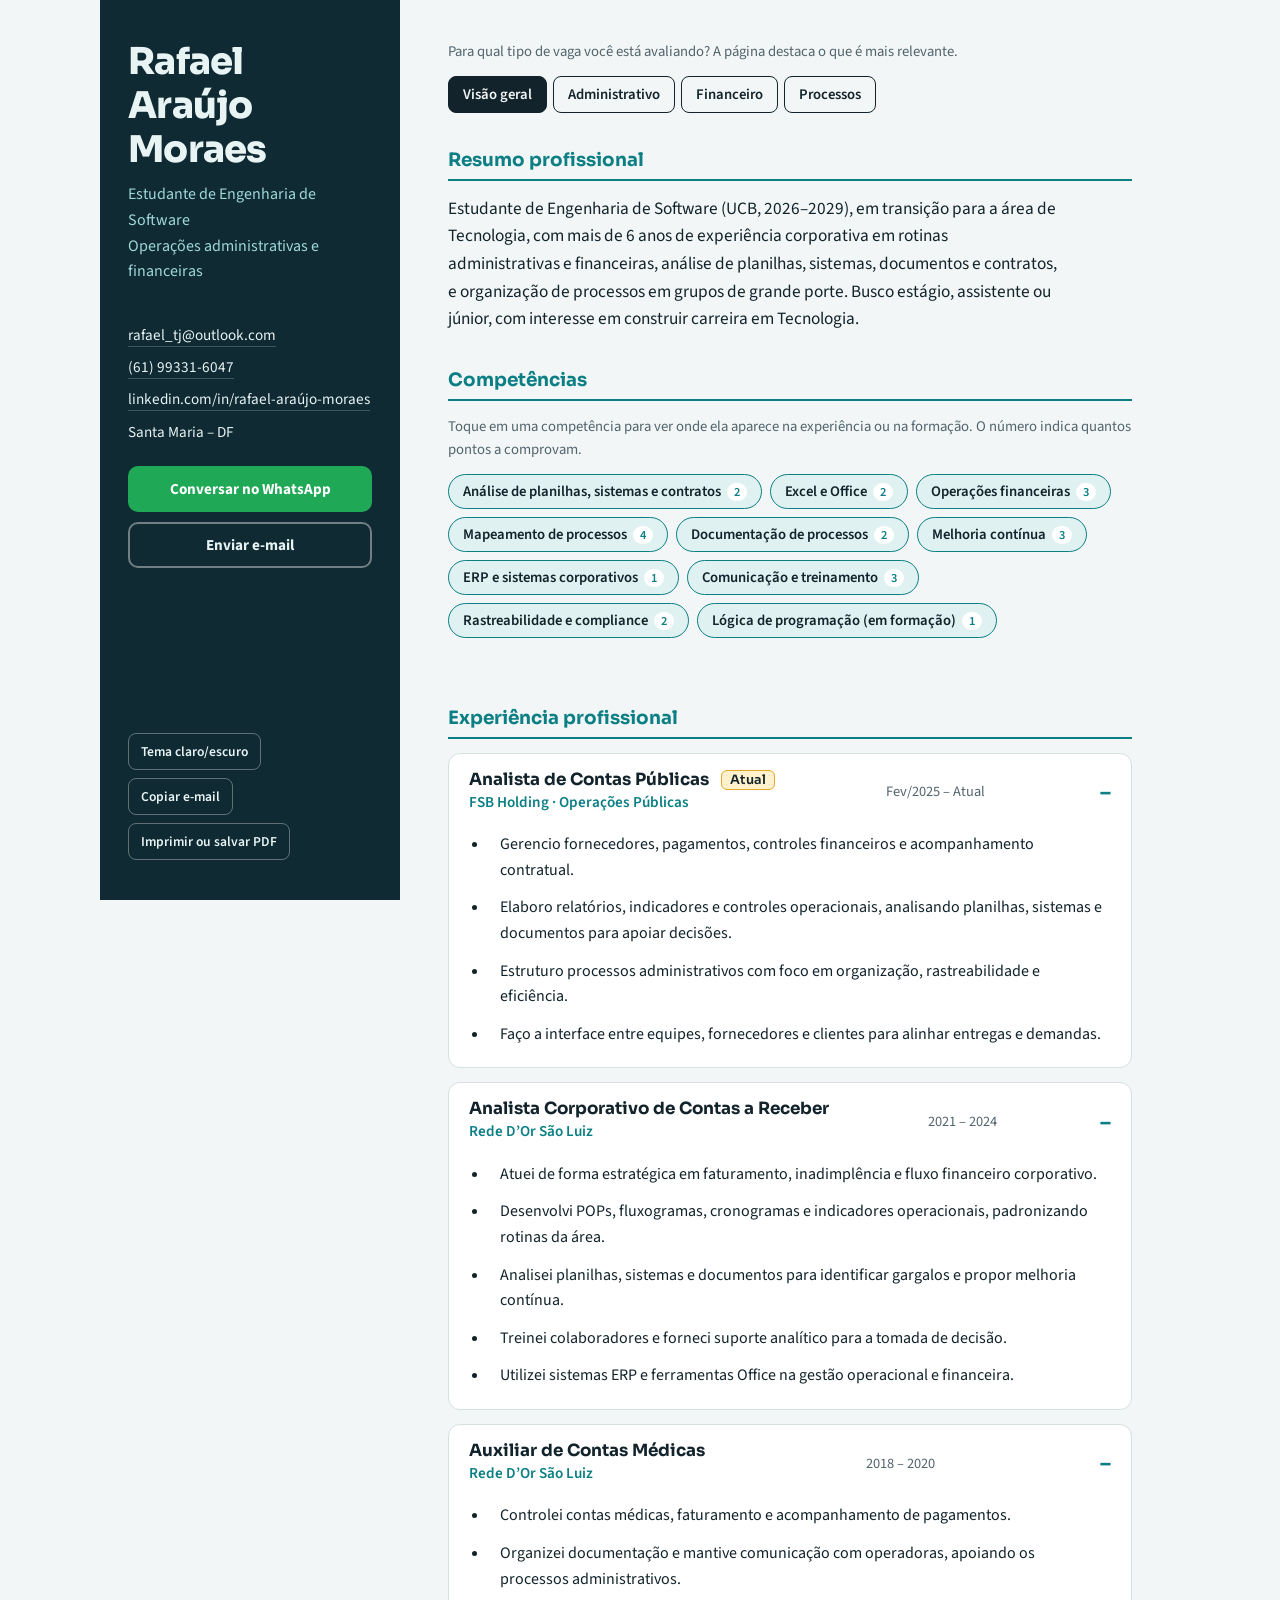
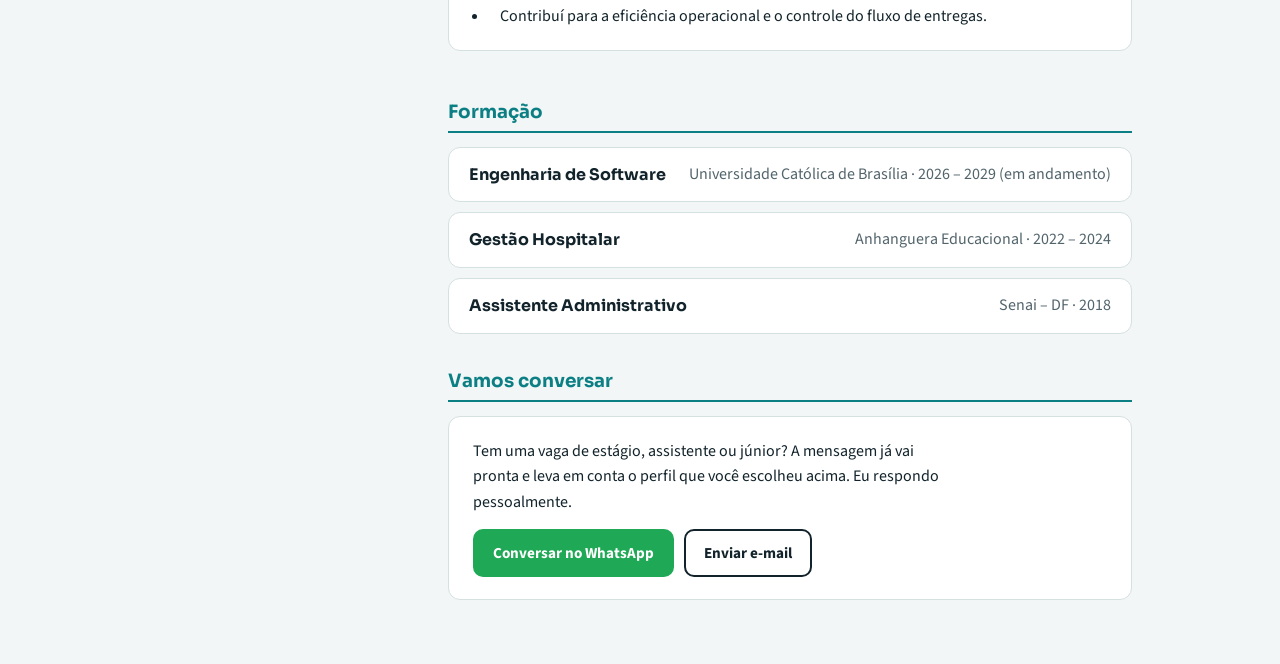
==== index.html @ ea2fa6f7 "Add files via upload" ====
<!DOCTYPE html>
<html lang="pt-BR">
<head>
<meta charset="utf-8">
<meta name="viewport" content="width=device-width, initial-scale=1, viewport-fit=cover">
<title>Rafael Araújo Moraes — Currículo</title>
<link href="https://fonts.googleapis.com/css2?family=Sora:wght@500;700;800&family=Source+Sans+3:wght@400;600&display=swap" rel="stylesheet">
<style>
:root{--bg:#f2f6f6;--panel:#fff;--ink:#12232b;--mute:#52646c;--line:#d5e0e1;--teal:#0b7f84;--teal-soft:#dff1f1;--hi:#fff1cc;--hi-line:#e3a82b;--side:#0f2a33;--side-ink:#e8f3f3;
box-sizing:border-box;padding-top:env(safe-area-inset-top,0px);padding-bottom:env(safe-area-inset-bottom,0px)}
@media (prefers-color-scheme:dark){:root:not([data-theme="light"]){--bg:#0b1519;--panel:#122127;--ink:#e6f0f1;--mute:#9db1b6;--line:#23373e;--teal:#3cc4c4;--teal-soft:#16363a;--hi:#3a3115;--hi-line:#e3a82b;--side:#0a1a20;--side-ink:#e8f3f3}}
:root[data-theme="dark"]{--bg:#0b1519;--panel:#122127;--ink:#e6f0f1;--mute:#9db1b6;--line:#23373e;--teal:#3cc4c4;--teal-soft:#16363a;--hi:#3a3115;--hi-line:#e3a82b;--side:#0a1a20;--side-ink:#e8f3f3}
*{box-sizing:border-box}
html{scroll-padding-top:env(safe-area-inset-top,0px)}
body{margin:0;background:var(--bg);color:var(--ink);font:400 16px/1.6 "Source Sans 3",system-ui,-apple-system,"Segoe UI",sans-serif}
h1,h2,h3{font-family:Sora,"Segoe UI",system-ui,sans-serif;margin:0;line-height:1.2}
a{color:inherit}
:focus-visible{outline:3px solid var(--hi-line);outline-offset:2px}
.wrap{max-width:1080px;margin:0 auto;display:grid;grid-template-columns:300px 1fr;gap:0;min-height:100vh}
aside{background:var(--side);color:var(--side-ink);padding:40px 28px;position:sticky;top:0;align-self:start;height:100vh;overflow-y:auto;display:flex;flex-direction:column;gap:22px}
aside h1{font-size:2.3rem;font-weight:800;letter-spacing:-.02em}
aside .role{font-size:1rem;color:#9fd8d8;margin-top:10px}
aside ul{list-style:none;margin:0;padding:0;display:grid;gap:8px;font-size:.95rem}
aside a{text-decoration:none;border-bottom:1px solid #ffffff33}
aside a:hover{border-color:#9fd8d8}
.tools{margin-top:auto;display:flex;gap:8px;flex-wrap:wrap}
.btn{font:600 .85rem "Source Sans 3",sans-serif;background:transparent;color:var(--side-ink);border:1px solid #ffffff55;border-radius:8px;padding:8px 12px;cursor:pointer}
.btn:hover{background:#ffffff18}
main{padding:40px clamp(20px,4vw,48px) 64px;display:grid;gap:36px;align-content:start}
section>h2{font-size:1.15rem;font-weight:700;color:var(--teal);margin-bottom:14px;padding-bottom:8px;border-bottom:2px solid var(--teal)}
.lead{font-size:1.08rem;max-width:68ch;margin:0}
.hint{color:var(--mute);font-size:.92rem;margin:0 0 12px}
.chips{display:flex;flex-wrap:wrap;gap:8px}
.chip{font:600 .92rem "Source Sans 3",sans-serif;border:1.5px solid var(--teal);background:var(--teal-soft);color:var(--ink);border-radius:999px;padding:6px 14px;cursor:pointer;transition:background .15s,color .15s}
.chip[aria-pressed="true"]{background:var(--teal);color:#fff}
.chip.plain{cursor:default;border-style:dashed;background:transparent;color:var(--mute)}
.clear{margin-left:4px;font:600 .88rem "Source Sans 3",sans-serif;background:none;border:0;color:var(--teal);text-decoration:underline;cursor:pointer;visibility:hidden}
.filtering .clear{visibility:visible}
#status{margin:12px 0 0;color:var(--mute);font-size:.92rem;min-height:1.4em}
details{background:var(--panel);border:1px solid var(--line);border-radius:12px;margin-bottom:14px}
summary{list-style:none;cursor:pointer;padding:16px 20px;display:flex;justify-content:space-between;gap:16px;align-items:center}
summary::-webkit-details-marker{display:none}
summary h3{font-size:1.05rem;font-weight:700}
summary .org{color:var(--teal);font-weight:600;font-size:.95rem}
summary .date{color:var(--mute);font-size:.9rem;white-space:nowrap}
summary::after{content:"+";font:700 1.3rem Sora,sans-serif;color:var(--teal);margin-left:4px}
details[open] summary::after{content:"–"}
details ul{margin:0;padding:0 20px 18px 40px;display:grid;gap:8px}
#exp li{padding:2px 8px;border-radius:6px;border-left:3px solid transparent;transition:opacity .2s,background .2s}
.filtering #exp li{opacity:.4}
.filtering #exp li.match{opacity:1;background:var(--hi);border-left-color:var(--hi-line)}
.edu{display:grid;gap:10px}
.edu div{transition:opacity .2s,background .2s}
.filtering .edu div{opacity:.4}
.filtering .edu div.match{opacity:1;background:var(--hi);border-color:var(--hi-line)}
.edu div{background:var(--panel);border:1px solid var(--line);border-radius:12px;padding:14px 20px;display:flex;justify-content:space-between;gap:12px;flex-wrap:wrap}
.edu b{font-family:Sora,sans-serif;font-weight:700;font-size:1rem}
.edu span{color:var(--mute)}
.now{font-size:.8rem;font-weight:600;background:var(--hi);border:1px solid var(--hi-line);border-radius:6px;padding:1px 8px;margin-left:8px;vertical-align:middle}
.seg{display:flex;flex-wrap:wrap;gap:6px}
.seg button{font:600 .92rem "Source Sans 3",sans-serif;border:1.5px solid var(--ink);background:transparent;color:var(--ink);border-radius:8px;padding:7px 14px;cursor:pointer}
.seg button[aria-pressed="true"]{background:var(--ink);color:var(--bg)}
.n{background:var(--panel);color:var(--teal);border-radius:999px;padding:0 7px;margin-left:6px;font-size:.78rem}
.cta{display:flex;gap:10px;flex-wrap:wrap}
.cta a{display:inline-flex;align-items:center;justify-content:center;gap:8px;font:700 .95rem "Source Sans 3",sans-serif;text-decoration:none;border-radius:10px;padding:11px 18px;border:2px solid transparent}
.cta .wa{background:#1fa855;color:#fff}
.cta .ml{background:transparent;color:inherit;border-color:currentColor}
.cta a:hover{filter:brightness(1.1)}
aside .cta a{flex:1 1 100%;padding:10px 14px}
aside .cta .ml{color:var(--side-ink);border-color:#ffffff66}
.contact{background:var(--panel);border:1px solid var(--line);border-radius:12px;padding:22px 24px;display:grid;gap:14px}
.contact p{margin:0;max-width:60ch}
@media (max-width:820px){.wrap{grid-template-columns:1fr}aside{position:static;height:auto}.tools{margin-top:0}summary{flex-direction:column;align-items:flex-start;gap:4px}summary::after{display:none}}
@media (prefers-reduced-motion:reduce){*{transition:none!important}}
@media print{:root:root:root{--bg:#fff;--panel:#fff;--ink:#12232b;--mute:#52646c;--line:#d5e0e1;--teal:#0b7f84;--teal-soft:#dff1f1;--hi:#fff1cc}.cta,.contact,.seg,aside .tools,.clear,.hint,#status{display:none}body{background:#fff}.wrap{display:block}aside{position:static;height:auto;background:#fff;color:#000;padding:0 0 12px}aside .role{color:#0b7f84}aside a{border:0}details{break-inside:avoid}li{opacity:1!important;background:none!important;border:0!important}details>*{display:block}}
</style>
</head>
<body>
<div class="wrap">
<aside>
  <div>
    <h1>Rafael Araújo Moraes</h1>
    <p class="role">Estudante de Engenharia de Software<br>Operações administrativas e financeiras</p>
  </div>
  <ul>
    <li><a href="mailto:rafael_tj@outlook.com">rafael_tj@outlook.com</a></li>
    <li><a href="tel:+5561993316047">(61) 99331-6047</a></li>
    <li><a href="https://www.linkedin.com/in/rafael-araújo-moraes" target="_blank" rel="noopener">linkedin.com/in/rafael-araújo-moraes</a></li>
    <li>Santa Maria – DF</li>
  </ul>
  <div class="cta"><a class="wa js-wa" href="#" target="_blank" rel="noopener">Conversar no WhatsApp</a><a class="ml js-mail" href="#">Enviar e-mail</a></div>
  <div class="tools">
    <button class="btn" id="theme" type="button" aria-label="Alternar tema claro e escuro">Tema claro/escuro</button>
    <button class="btn" id="copy" type="button">Copiar e-mail</button>
    <button class="btn" id="print" type="button">Imprimir ou salvar PDF</button>
  </div>
</aside>

<main>
  <section>
    <p class="hint">Para qual tipo de vaga você está avaliando? A página destaca o que é mais relevante.</p>
    <div class="seg" id="seg">
      <button type="button" aria-pressed="true" data-p="geral">Visão geral</button>
      <button type="button" aria-pressed="false" data-p="adm">Administrativo</button>
      <button type="button" aria-pressed="false" data-p="fin">Financeiro</button>
      <button type="button" aria-pressed="false" data-p="proc">Processos</button>
    </div>
  </section>
  <section>
    <h2>Resumo profissional</h2>
    <p class="lead">Estudante de Engenharia de Software (UCB, 2026–2029), em transição para a área de Tecnologia, com mais de 6 anos de experiência corporativa em rotinas administrativas e financeiras, análise de planilhas, sistemas, documentos e contratos, e organização de processos em grupos de grande porte. <span id="focus">Busco estágio, assistente ou júnior, com interesse em construir carreira em Tecnologia.</span></p>
  </section>

  <section id="skills">
    <h2>Competências</h2>
    <p class="hint">Toque em uma competência para ver onde ela aparece na experiência ou na formação. O número indica quantos pontos a comprovam.</p>
    <div class="chips" id="chips">
      <button class="chip" type="button" aria-pressed="false" data-tag="dados">Análise de planilhas, sistemas e contratos</button>
      <button class="chip" type="button" aria-pressed="false" data-tag="excel">Excel e Office</button>
      <button class="chip" type="button" aria-pressed="false" data-tag="financeiro">Operações financeiras</button>
      <button class="chip" type="button" aria-pressed="false" data-tag="processos">Mapeamento de processos</button>
      <button class="chip" type="button" aria-pressed="false" data-tag="documentacao">Documentação de processos</button>
      <button class="chip" type="button" aria-pressed="false" data-tag="melhoria">Melhoria contínua</button>
      <button class="chip" type="button" aria-pressed="false" data-tag="sistemas">ERP e sistemas corporativos</button>
      <button class="chip" type="button" aria-pressed="false" data-tag="comunicacao">Comunicação e treinamento</button>
      <button class="chip" type="button" aria-pressed="false" data-tag="compliance">Rastreabilidade e compliance</button>
      <button class="chip" type="button" aria-pressed="false" data-tag="logica">Lógica de programação (em formação)</button>
      <button class="clear" id="clear" type="button">Limpar filtro</button>
    </div>
    <p id="status" role="status" aria-live="polite"></p>
  </section>

  <section id="exp">
    <h2>Experiência profissional</h2>
    <details open id="e-fsb">
      <summary><div><h3>Analista de Contas Públicas <span class="now">Atual</span></h3><div class="org">FSB Holding · Operações Públicas</div></div><span class="date">Fev/2025 – Atual</span></summary>
      <ul>
        <li data-tags="financeiro compliance">Gerencio fornecedores, pagamentos, controles financeiros e acompanhamento contratual.</li>
        <li data-tags="dados excel">Elaboro relatórios, indicadores e controles operacionais, analisando planilhas, sistemas e documentos para apoiar decisões.</li>
        <li data-tags="processos compliance melhoria">Estruturo processos administrativos com foco em organização, rastreabilidade e eficiência.</li>
        <li data-tags="comunicacao">Faço a interface entre equipes, fornecedores e clientes para alinhar entregas e demandas.</li>
      </ul>
    </details>
    <details open id="e-rd">
      <summary><div><h3>Analista Corporativo de Contas a Receber</h3><div class="org">Rede D’Or São Luiz</div></div><span class="date">2021 – 2024</span></summary>
      <ul>
        <li data-tags="financeiro">Atuei de forma estratégica em faturamento, inadimplência e fluxo financeiro corporativo.</li>
        <li data-tags="processos documentacao melhoria">Desenvolvi POPs, fluxogramas, cronogramas e indicadores operacionais, padronizando rotinas da área.</li>
        <li data-tags="dados processos melhoria">Analisei planilhas, sistemas e documentos para identificar gargalos e propor melhoria contínua.</li>
        <li data-tags="comunicacao">Treinei colaboradores e forneci suporte analítico para a tomada de decisão.</li>
        <li data-tags="sistemas excel">Utilizei sistemas ERP e ferramentas Office na gestão operacional e financeira.</li>
      </ul>
    </details>
    <details open id="e-aux">
      <summary><div><h3>Auxiliar de Contas Médicas</h3><div class="org">Rede D’Or São Luiz</div></div><span class="date">2018 – 2020</span></summary>
      <ul>
        <li data-tags="financeiro">Controlei contas médicas, faturamento e acompanhamento de pagamentos.</li>
        <li data-tags="documentacao comunicacao">Organizei documentação e mantive comunicação com operadoras, apoiando os processos administrativos.</li>
        <li data-tags="processos">Contribuí para a eficiência operacional e o controle do fluxo de entregas.</li>
      </ul>
    </details>
  </section>

  <section id="edu">
    <h2>Formação</h2>
    <div class="edu">
      <div data-tags="logica"><b>Engenharia de Software</b><span>Universidade Católica de Brasília · 2026 – 2029 (em andamento)</span></div>
      <div data-tags=""><b>Gestão Hospitalar</b><span>Anhanguera Educacional · 2022 – 2024</span></div>
      <div data-tags=""><b>Assistente Administrativo</b><span>Senai – DF · 2018</span></div>
    </div>
  </section>
  <section>
    <h2>Vamos conversar</h2>
    <div class="contact">
      <p>Tem uma vaga de estágio, assistente ou júnior? A mensagem já vai pronta e leva em conta o perfil que você escolheu acima. Eu respondo pessoalmente.</p>
      <div class="cta"><a class="wa js-wa" href="#" target="_blank" rel="noopener">Conversar no WhatsApp</a><a class="ml js-mail" href="#">Enviar e-mail</a></div>
    </div>
  </section>
</main>
</div>
<script>
(function(){
  var root=document.documentElement, body=document.body, reduce=matchMedia('(prefers-reduced-motion: reduce)').matches;
  try{var s=localStorage.getItem('theme'); if(s) root.setAttribute('data-theme',s);}catch(e){}
  document.getElementById('theme').addEventListener('click',function(){
    var dark=root.getAttribute('data-theme')==='dark'||(!root.getAttribute('data-theme')&&matchMedia('(prefers-color-scheme: dark)').matches);
    var next=dark?'light':'dark'; root.setAttribute('data-theme',next);
    try{localStorage.setItem('theme',next);}catch(e){}
  });
  document.getElementById('print').addEventListener('click',function(){try{window.print();}catch(e){}});
  var cp=document.getElementById('copy');
  cp.addEventListener('click',function(){
    function ok(){cp.textContent='E-mail copiado';setTimeout(function(){cp.textContent='Copiar e-mail';},2000);}
    try{navigator.clipboard.writeText('rafael_tj@outlook.com').then(ok,function(){cp.textContent='rafael_tj@outlook.com';});}catch(e){cp.textContent='rafael_tj@outlook.com';}
  });

  var chips=[].slice.call(document.querySelectorAll('.chip[data-tag]')), items=[].slice.call(document.querySelectorAll('#exp li, .edu div')),
      status=document.getElementById('status'), focusEl=document.getElementById('focus'), seg=[].slice.call(document.querySelectorAll('#seg button'));
  var BASE=focusEl.textContent;
  var P={
    geral:{n:'Visão geral',t:[],x:BASE},
    adm:{n:'Administrativo',t:['documentacao','comunicacao','sistemas','excel'],x:'Foco administrativo: organização documental, contato com fornecedores e operadoras, rotinas rastreáveis e uso de sistemas e Office no dia a dia.'},
    fin:{n:'Financeiro',t:['financeiro','compliance','dados'],x:'Foco financeiro: pagamentos, faturamento, contas a receber, inadimplência e acompanhamento contratual em empresas de grande porte.'},
    proc:{n:'Processos',t:['processos','melhoria','documentacao'],x:'Foco em processos: POPs, fluxogramas, indicadores e melhoria contínua de rotinas operacionais.'}
  };
  chips.forEach(function(c){
    c.dataset.label=c.textContent;
    var n=items.filter(function(li){return li.dataset.tags.split(' ').indexOf(c.dataset.tag)>-1;}).length;
    c.insertAdjacentHTML('beforeend','<span class="n">'+n+'</span>');
  });
  function apply(tags,label,text){
    links(tags.length?label:'');
    var n=0;
    items.forEach(function(li){var m=li.dataset.tags.split(' ').some(function(t){return tags.indexOf(t)>-1;}); li.classList.toggle('match',m); if(m)n++;});
    chips.forEach(function(c){c.setAttribute('aria-pressed',String(tags.indexOf(c.dataset.tag)>-1));});
    body.classList.toggle('filtering',tags.length>0);
    focusEl.textContent=text||BASE;
    status.textContent=tags.length?n+(n===1?' ponto em destaque':' pontos em destaque')+' para "'+label+'".':'';
    if(tags.length) document.querySelectorAll('#exp details').forEach(function(d){d.open=true;});
  }

  var WA='5561993316047', EM='rafael_tj@outlook.com';
  function links(label){
    var foco=label?' com foco em '+label:'';
    var msg='Olá, Rafael! Vi seu currículo e gostaria de conversar sobre uma oportunidade'+foco+'.';
    var sub='Oportunidade'+(label?' – '+label:'')+' | Contato pelo seu currículo';
    var wa='https://wa.me/'+WA+'?text='+encodeURIComponent(msg);
    var ml='mailto:'+EM+'?subject='+encodeURIComponent(sub)+'&body='+encodeURIComponent(msg+'\n\nMeu nome é ');
    [].forEach.call(document.querySelectorAll('.js-wa'),function(a){a.href=wa;});
    [].forEach.call(document.querySelectorAll('.js-mail'),function(a){a.href=ml;});
  }
  links('');
  function setSeg(k){seg.forEach(function(b){b.setAttribute('aria-pressed',String(b.dataset.p===k));});}
  seg.forEach(function(b){b.addEventListener('click',function(){var p=P[b.dataset.p]; setSeg(b.dataset.p); apply(p.t,p.n,p.x);});});
  chips.forEach(function(c){c.addEventListener('click',function(){
    var on=c.getAttribute('aria-pressed')==='true'&&body.classList.contains('filtering')&&!seg.some(function(b){return b.getAttribute('aria-pressed')==='true'&&b.dataset.p!=='geral';});
    setSeg(on?'geral':''); apply(on?[]:[c.dataset.tag],c.dataset.label); links('');
  });});
  document.getElementById('clear').addEventListener('click',function(){setSeg('geral');apply([]);});

})();
</script>
</body>
</html>
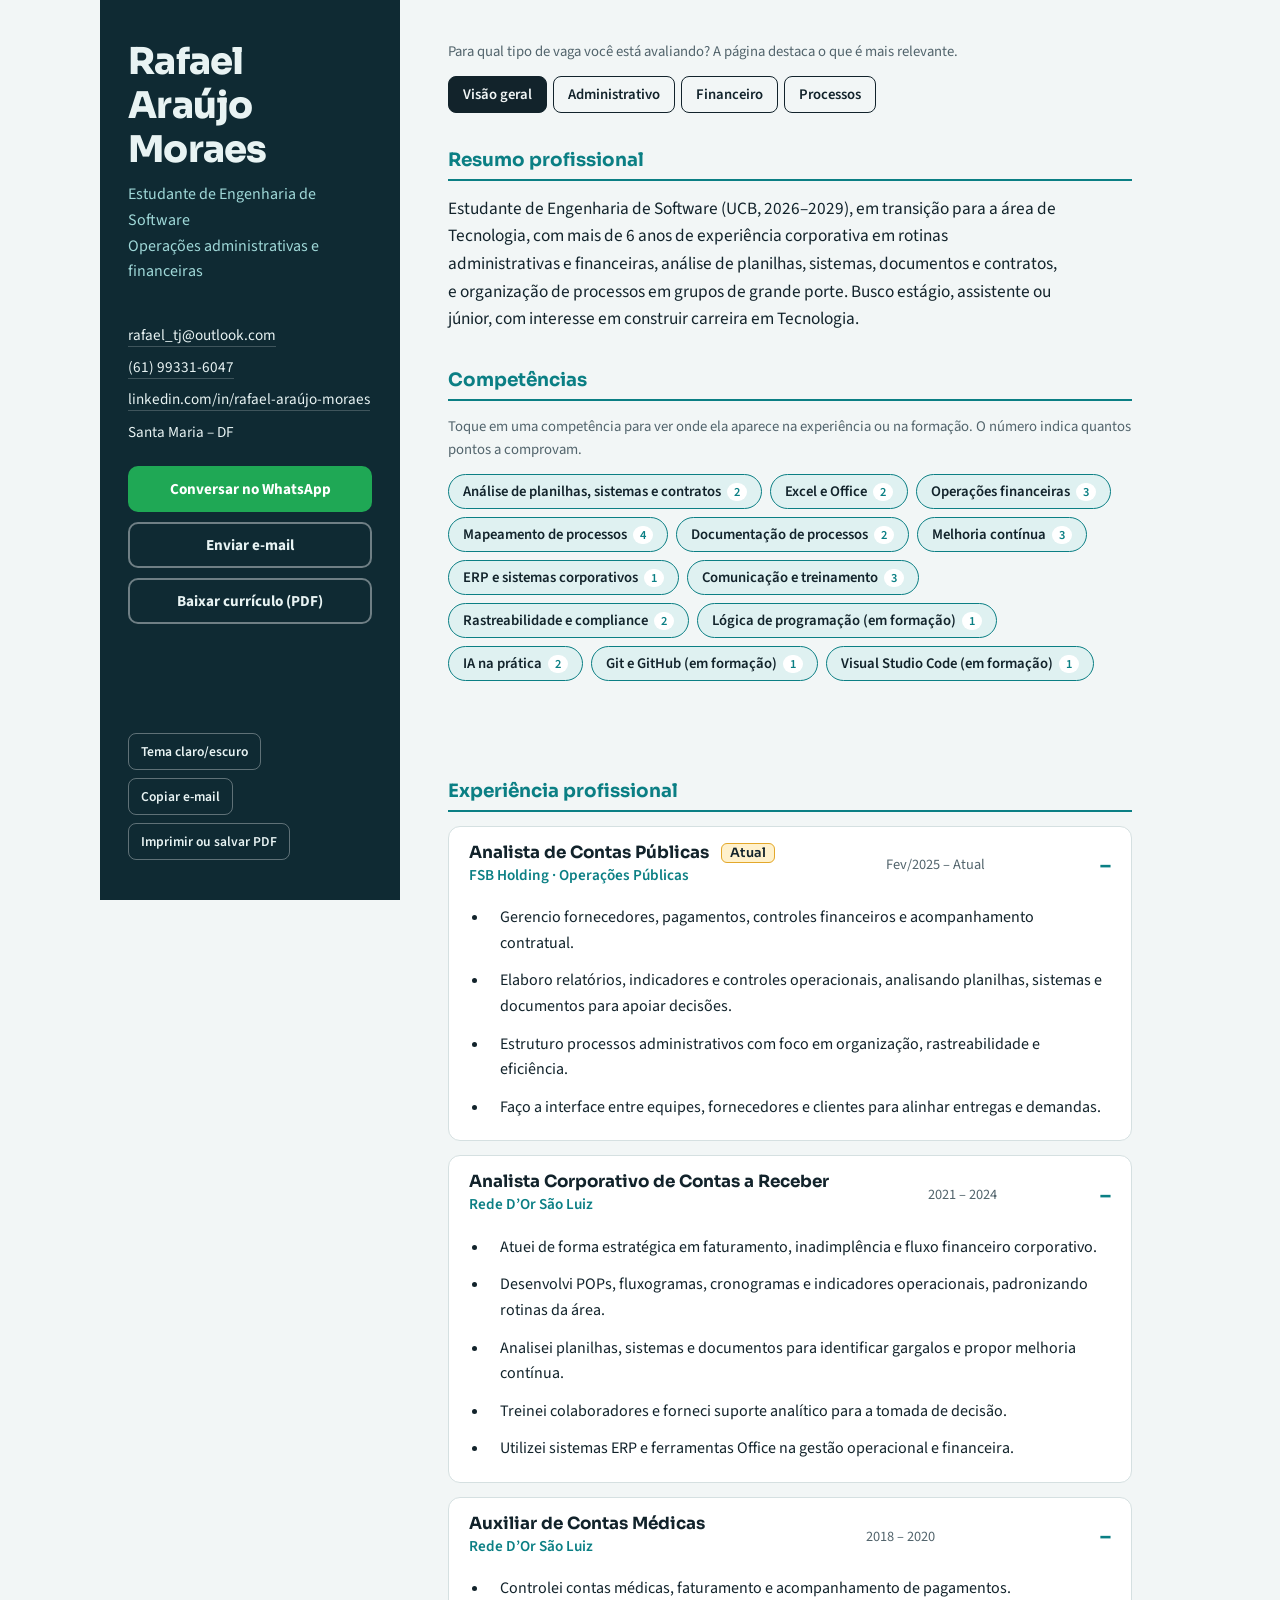
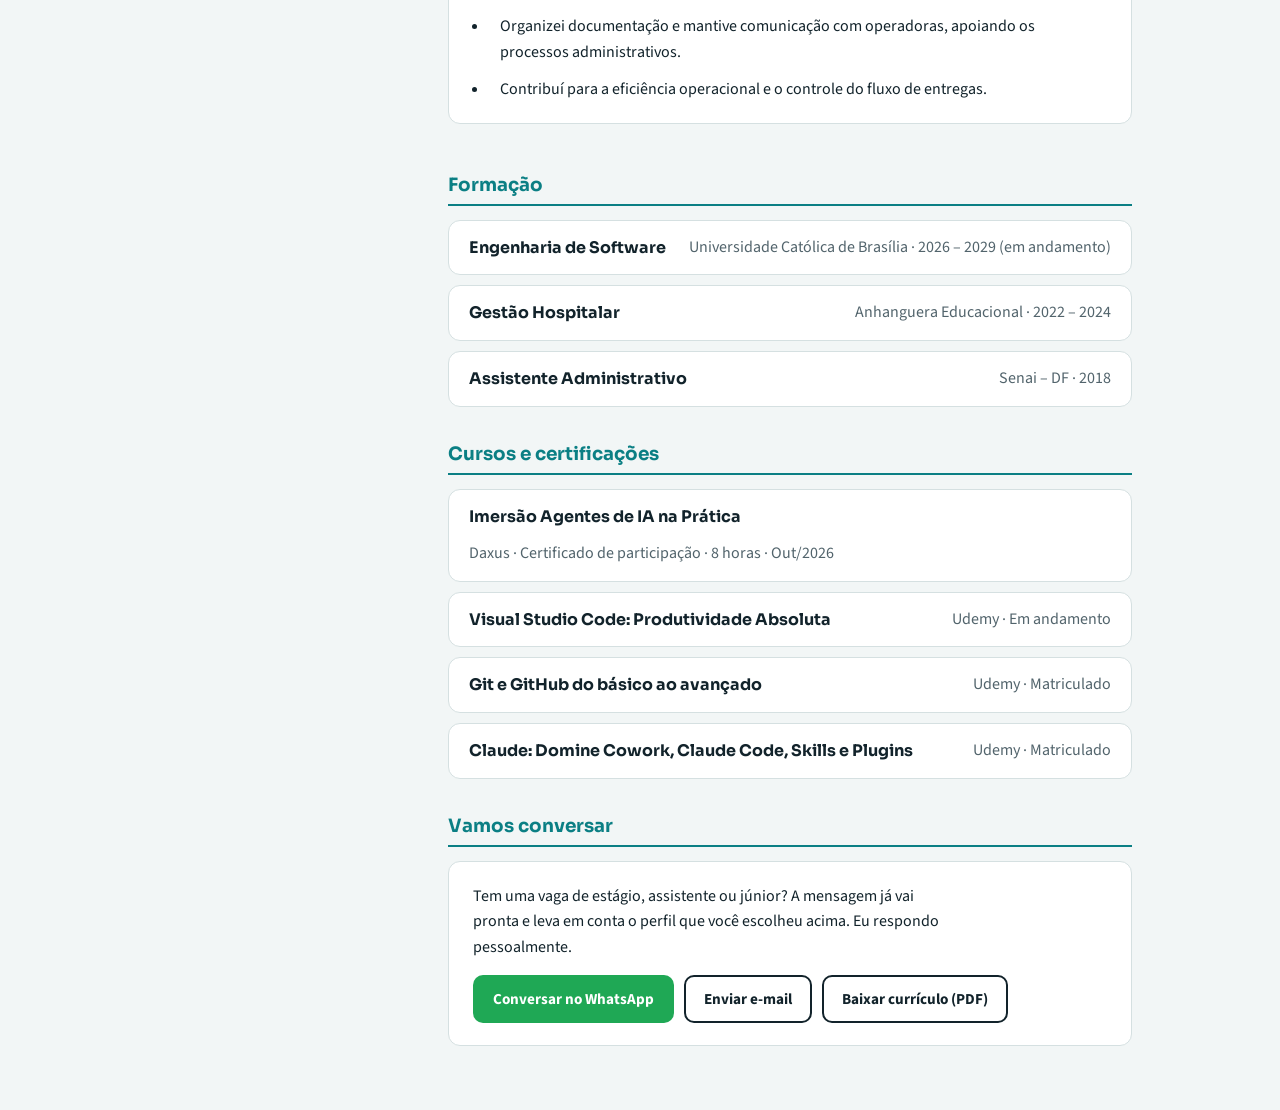
==== commit 7c8f2286: "Add files via upload" ====
--- a/index.html
+++ b/index.html
@@ -3,79 +3,32 @@
 <head>
 <meta charset="utf-8">
 <meta name="viewport" content="width=device-width, initial-scale=1, viewport-fit=cover">
+<meta name="description" content="Currículo online de Rafael Araújo Moraes. Estudante de Engenharia de Software, com experiência em rotinas administrativas e financeiras.">
+<meta property="og:type" content="website">
+<meta property="og:locale" content="pt_BR">
+<meta property="og:title" content="Rafael Araújo Moraes — Currículo">
+<meta property="og:description" content="Estudante de Engenharia de Software, com experiência em rotinas administrativas e financeiras.">
+<meta property="og:url" content="https://rafael-enginner.github.io/Curriculo_Rafael_Araujo_Moraes/">
+<meta property="og:image" content="https://rafael-enginner.github.io/Curriculo_Rafael_Araujo_Moraes/img/og-image.png">
+<meta property="og:image:width" content="1200">
+<meta property="og:image:height" content="630">
+<meta property="og:image:alt" content="Rafael Araújo Moraes, estudante de Engenharia de Software">
+<meta name="twitter:card" content="summary_large_image">
 <title>Rafael Araújo Moraes — Currículo</title>
+<link rel="canonical" href="https://rafael-enginner.github.io/Curriculo_Rafael_Araujo_Moraes/">
+<meta name="theme-color" content="#0f2a33">
+<meta name="color-scheme" content="light dark">
+<link rel="icon" href="favicon.svg" type="image/svg+xml">
+<link rel="apple-touch-icon" href="apple-touch-icon.png">
+<link rel="preconnect" href="https://fonts.googleapis.com">
+<link rel="preconnect" href="https://fonts.gstatic.com" crossorigin>
+<script type="application/ld+json">{"@context":"https://schema.org","@type":"Person","name":"Rafael Araújo Moraes","jobTitle":"Estudante de Engenharia de Software","url":"https://rafael-enginner.github.io/Curriculo_Rafael_Araujo_Moraes/","address":{"@type":"PostalAddress","addressLocality":"Santa Maria","addressRegion":"DF","addressCountry":"BR"}}</script>
 <link href="https://fonts.googleapis.com/css2?family=Sora:wght@500;700;800&family=Source+Sans+3:wght@400;600&display=swap" rel="stylesheet">
-<style>
-:root{--bg:#f2f6f6;--panel:#fff;--ink:#12232b;--mute:#52646c;--line:#d5e0e1;--teal:#0b7f84;--teal-soft:#dff1f1;--hi:#fff1cc;--hi-line:#e3a82b;--side:#0f2a33;--side-ink:#e8f3f3;
-box-sizing:border-box;padding-top:env(safe-area-inset-top,0px);padding-bottom:env(safe-area-inset-bottom,0px)}
-@media (prefers-color-scheme:dark){:root:not([data-theme="light"]){--bg:#0b1519;--panel:#122127;--ink:#e6f0f1;--mute:#9db1b6;--line:#23373e;--teal:#3cc4c4;--teal-soft:#16363a;--hi:#3a3115;--hi-line:#e3a82b;--side:#0a1a20;--side-ink:#e8f3f3}}
-:root[data-theme="dark"]{--bg:#0b1519;--panel:#122127;--ink:#e6f0f1;--mute:#9db1b6;--line:#23373e;--teal:#3cc4c4;--teal-soft:#16363a;--hi:#3a3115;--hi-line:#e3a82b;--side:#0a1a20;--side-ink:#e8f3f3}
-*{box-sizing:border-box}
-html{scroll-padding-top:env(safe-area-inset-top,0px)}
-body{margin:0;background:var(--bg);color:var(--ink);font:400 16px/1.6 "Source Sans 3",system-ui,-apple-system,"Segoe UI",sans-serif}
-h1,h2,h3{font-family:Sora,"Segoe UI",system-ui,sans-serif;margin:0;line-height:1.2}
-a{color:inherit}
-:focus-visible{outline:3px solid var(--hi-line);outline-offset:2px}
-.wrap{max-width:1080px;margin:0 auto;display:grid;grid-template-columns:300px 1fr;gap:0;min-height:100vh}
-aside{background:var(--side);color:var(--side-ink);padding:40px 28px;position:sticky;top:0;align-self:start;height:100vh;overflow-y:auto;display:flex;flex-direction:column;gap:22px}
-aside h1{font-size:2.3rem;font-weight:800;letter-spacing:-.02em}
-aside .role{font-size:1rem;color:#9fd8d8;margin-top:10px}
-aside ul{list-style:none;margin:0;padding:0;display:grid;gap:8px;font-size:.95rem}
-aside a{text-decoration:none;border-bottom:1px solid #ffffff33}
-aside a:hover{border-color:#9fd8d8}
-.tools{margin-top:auto;display:flex;gap:8px;flex-wrap:wrap}
-.btn{font:600 .85rem "Source Sans 3",sans-serif;background:transparent;color:var(--side-ink);border:1px solid #ffffff55;border-radius:8px;padding:8px 12px;cursor:pointer}
-.btn:hover{background:#ffffff18}
-main{padding:40px clamp(20px,4vw,48px) 64px;display:grid;gap:36px;align-content:start}
-section>h2{font-size:1.15rem;font-weight:700;color:var(--teal);margin-bottom:14px;padding-bottom:8px;border-bottom:2px solid var(--teal)}
-.lead{font-size:1.08rem;max-width:68ch;margin:0}
-.hint{color:var(--mute);font-size:.92rem;margin:0 0 12px}
-.chips{display:flex;flex-wrap:wrap;gap:8px}
-.chip{font:600 .92rem "Source Sans 3",sans-serif;border:1.5px solid var(--teal);background:var(--teal-soft);color:var(--ink);border-radius:999px;padding:6px 14px;cursor:pointer;transition:background .15s,color .15s}
-.chip[aria-pressed="true"]{background:var(--teal);color:#fff}
-.chip.plain{cursor:default;border-style:dashed;background:transparent;color:var(--mute)}
-.clear{margin-left:4px;font:600 .88rem "Source Sans 3",sans-serif;background:none;border:0;color:var(--teal);text-decoration:underline;cursor:pointer;visibility:hidden}
-.filtering .clear{visibility:visible}
-#status{margin:12px 0 0;color:var(--mute);font-size:.92rem;min-height:1.4em}
-details{background:var(--panel);border:1px solid var(--line);border-radius:12px;margin-bottom:14px}
-summary{list-style:none;cursor:pointer;padding:16px 20px;display:flex;justify-content:space-between;gap:16px;align-items:center}
-summary::-webkit-details-marker{display:none}
-summary h3{font-size:1.05rem;font-weight:700}
-summary .org{color:var(--teal);font-weight:600;font-size:.95rem}
-summary .date{color:var(--mute);font-size:.9rem;white-space:nowrap}
-summary::after{content:"+";font:700 1.3rem Sora,sans-serif;color:var(--teal);margin-left:4px}
-details[open] summary::after{content:"–"}
-details ul{margin:0;padding:0 20px 18px 40px;display:grid;gap:8px}
-#exp li{padding:2px 8px;border-radius:6px;border-left:3px solid transparent;transition:opacity .2s,background .2s}
-.filtering #exp li{opacity:.4}
-.filtering #exp li.match{opacity:1;background:var(--hi);border-left-color:var(--hi-line)}
-.edu{display:grid;gap:10px}
-.edu div{transition:opacity .2s,background .2s}
-.filtering .edu div{opacity:.4}
-.filtering .edu div.match{opacity:1;background:var(--hi);border-color:var(--hi-line)}
-.edu div{background:var(--panel);border:1px solid var(--line);border-radius:12px;padding:14px 20px;display:flex;justify-content:space-between;gap:12px;flex-wrap:wrap}
-.edu b{font-family:Sora,sans-serif;font-weight:700;font-size:1rem}
-.edu span{color:var(--mute)}
-.now{font-size:.8rem;font-weight:600;background:var(--hi);border:1px solid var(--hi-line);border-radius:6px;padding:1px 8px;margin-left:8px;vertical-align:middle}
-.seg{display:flex;flex-wrap:wrap;gap:6px}
-.seg button{font:600 .92rem "Source Sans 3",sans-serif;border:1.5px solid var(--ink);background:transparent;color:var(--ink);border-radius:8px;padding:7px 14px;cursor:pointer}
-.seg button[aria-pressed="true"]{background:var(--ink);color:var(--bg)}
-.n{background:var(--panel);color:var(--teal);border-radius:999px;padding:0 7px;margin-left:6px;font-size:.78rem}
-.cta{display:flex;gap:10px;flex-wrap:wrap}
-.cta a{display:inline-flex;align-items:center;justify-content:center;gap:8px;font:700 .95rem "Source Sans 3",sans-serif;text-decoration:none;border-radius:10px;padding:11px 18px;border:2px solid transparent}
-.cta .wa{background:#1fa855;color:#fff}
-.cta .ml{background:transparent;color:inherit;border-color:currentColor}
-.cta a:hover{filter:brightness(1.1)}
-aside .cta a{flex:1 1 100%;padding:10px 14px}
-aside .cta .ml{color:var(--side-ink);border-color:#ffffff66}
-.contact{background:var(--panel);border:1px solid var(--line);border-radius:12px;padding:22px 24px;display:grid;gap:14px}
-.contact p{margin:0;max-width:60ch}
-@media (max-width:820px){.wrap{grid-template-columns:1fr}aside{position:static;height:auto}.tools{margin-top:0}summary{flex-direction:column;align-items:flex-start;gap:4px}summary::after{display:none}}
-@media (prefers-reduced-motion:reduce){*{transition:none!important}}
-@media print{:root:root:root{--bg:#fff;--panel:#fff;--ink:#12232b;--mute:#52646c;--line:#d5e0e1;--teal:#0b7f84;--teal-soft:#dff1f1;--hi:#fff1cc}.cta,.contact,.seg,aside .tools,.clear,.hint,#status{display:none}body{background:#fff}.wrap{display:block}aside{position:static;height:auto;background:#fff;color:#000;padding:0 0 12px}aside .role{color:#0b7f84}aside a{border:0}details{break-inside:avoid}li{opacity:1!important;background:none!important;border:0!important}details>*{display:block}}
-</style>
+<link rel="stylesheet" href="css/style.css">
 </head>
 <body>
+<a class="skip" href="#conteudo">Ir para o conteúdo</a>
+<noscript><p style="margin:0;padding:10px 16px;background:#fff1cc;color:#12232b">Ative o JavaScript para usar os filtros. O conteúdo completo está visível abaixo.</p></noscript>
 <div class="wrap">
 <aside>
   <div>
@@ -85,10 +38,10 @@
   <ul>
     <li><a href="mailto:rafael_tj@outlook.com">rafael_tj@outlook.com</a></li>
     <li><a href="tel:+5561993316047">(61) 99331-6047</a></li>
-    <li><a href="https://www.linkedin.com/in/rafael-araújo-moraes" target="_blank" rel="noopener">linkedin.com/in/rafael-araújo-moraes</a></li>
+    <li><a href="https://www.linkedin.com/in/rafael-ara%C3%BAjo-moraes" target="_blank" rel="noopener">linkedin.com/in/rafael-araújo-moraes</a></li>
     <li>Santa Maria – DF</li>
   </ul>
-  <div class="cta"><a class="wa js-wa" href="#" target="_blank" rel="noopener">Conversar no WhatsApp</a><a class="ml js-mail" href="#">Enviar e-mail</a></div>
+  <div class="cta"><a class="wa js-wa" href="#" target="_blank" rel="noopener">Conversar no WhatsApp</a><a class="ml js-mail" href="#">Enviar e-mail</a><a class="ml" href="assets/Curriculo_Rafael_Araujo_Moraes.pdf" download>Baixar currículo (PDF)</a></div>
   <div class="tools">
     <button class="btn" id="theme" type="button" aria-label="Alternar tema claro e escuro">Tema claro/escuro</button>
     <button class="btn" id="copy" type="button">Copiar e-mail</button>
@@ -96,7 +49,7 @@
   </div>
 </aside>
 
-<main>
+<main id="conteudo">
   <section>
     <p class="hint">Para qual tipo de vaga você está avaliando? A página destaca o que é mais relevante.</p>
     <div class="seg" id="seg">
@@ -125,6 +78,9 @@
       <button class="chip" type="button" aria-pressed="false" data-tag="comunicacao">Comunicação e treinamento</button>
       <button class="chip" type="button" aria-pressed="false" data-tag="compliance">Rastreabilidade e compliance</button>
       <button class="chip" type="button" aria-pressed="false" data-tag="logica">Lógica de programação (em formação)</button>
+      <button class="chip" type="button" aria-pressed="false" data-tag="ia">IA na prática</button>
+      <button class="chip" type="button" aria-pressed="false" data-tag="git">Git e GitHub (em formação)</button>
+      <button class="chip" type="button" aria-pressed="false" data-tag="vscode">Visual Studio Code (em formação)</button>
       <button class="clear" id="clear" type="button">Limpar filtro</button>
     </div>
     <p id="status" role="status" aria-live="polite"></p>
@@ -133,7 +89,7 @@
   <section id="exp">
     <h2>Experiência profissional</h2>
     <details open id="e-fsb">
-      <summary><div><h3>Analista de Contas Públicas <span class="now">Atual</span></h3><div class="org">FSB Holding · Operações Públicas</div></div><span class="date">Fev/2025 – Atual</span></summary>
+      <summary><span class="sm"><h3>Analista de Contas Públicas <span class="now">Atual</span></h3><span class="org">FSB Holding · Operações Públicas</span></span><span class="date">Fev/2025 – Atual</span></summary>
       <ul>
         <li data-tags="financeiro compliance">Gerencio fornecedores, pagamentos, controles financeiros e acompanhamento contratual.</li>
         <li data-tags="dados excel">Elaboro relatórios, indicadores e controles operacionais, analisando planilhas, sistemas e documentos para apoiar decisões.</li>
@@ -142,7 +98,7 @@
       </ul>
     </details>
     <details open id="e-rd">
-      <summary><div><h3>Analista Corporativo de Contas a Receber</h3><div class="org">Rede D’Or São Luiz</div></div><span class="date">2021 – 2024</span></summary>
+      <summary><span class="sm"><h3>Analista Corporativo de Contas a Receber</h3><span class="org">Rede D’Or São Luiz</span></span><span class="date">2021 – 2024</span></summary>
       <ul>
         <li data-tags="financeiro">Atuei de forma estratégica em faturamento, inadimplência e fluxo financeiro corporativo.</li>
         <li data-tags="processos documentacao melhoria">Desenvolvi POPs, fluxogramas, cronogramas e indicadores operacionais, padronizando rotinas da área.</li>
@@ -152,7 +108,7 @@
       </ul>
     </details>
     <details open id="e-aux">
-      <summary><div><h3>Auxiliar de Contas Médicas</h3><div class="org">Rede D’Or São Luiz</div></div><span class="date">2018 – 2020</span></summary>
+      <summary><span class="sm"><h3>Auxiliar de Contas Médicas</h3><span class="org">Rede D’Or São Luiz</span></span><span class="date">2018 – 2020</span></summary>
       <ul>
         <li data-tags="financeiro">Controlei contas médicas, faturamento e acompanhamento de pagamentos.</li>
         <li data-tags="documentacao comunicacao">Organizei documentação e mantive comunicação com operadoras, apoiando os processos administrativos.</li>
@@ -169,76 +125,25 @@
       <div data-tags=""><b>Assistente Administrativo</b><span>Senai – DF · 2018</span></div>
     </div>
   </section>
+
+  <section id="cursos">
+    <h2>Cursos e certificações</h2>
+    <div class="edu">
+      <div data-tags="ia"><b>Imersão Agentes de IA na Prática</b><span>Daxus · Certificado de participação · 8 horas · Out/2026</span></div>
+      <div data-tags="vscode"><b>Visual Studio Code: Produtividade Absoluta</b><span>Udemy · Em andamento</span></div>
+      <div data-tags="git"><b>Git e GitHub do básico ao avançado</b><span>Udemy · Matriculado</span></div>
+      <div data-tags="ia"><b>Claude: Domine Cowork, Claude Code, Skills e Plugins</b><span>Udemy · Matriculado</span></div>
+    </div>
+  </section>
   <section>
     <h2>Vamos conversar</h2>
     <div class="contact">
       <p>Tem uma vaga de estágio, assistente ou júnior? A mensagem já vai pronta e leva em conta o perfil que você escolheu acima. Eu respondo pessoalmente.</p>
-      <div class="cta"><a class="wa js-wa" href="#" target="_blank" rel="noopener">Conversar no WhatsApp</a><a class="ml js-mail" href="#">Enviar e-mail</a></div>
+      <div class="cta"><a class="wa js-wa" href="#" target="_blank" rel="noopener">Conversar no WhatsApp</a><a class="ml js-mail" href="#">Enviar e-mail</a><a class="ml" href="assets/Curriculo_Rafael_Araujo_Moraes.pdf" download>Baixar currículo (PDF)</a></div>
     </div>
   </section>
 </main>
 </div>
-<script>
-(function(){
-  var root=document.documentElement, body=document.body, reduce=matchMedia('(prefers-reduced-motion: reduce)').matches;
-  try{var s=localStorage.getItem('theme'); if(s) root.setAttribute('data-theme',s);}catch(e){}
-  document.getElementById('theme').addEventListener('click',function(){
-    var dark=root.getAttribute('data-theme')==='dark'||(!root.getAttribute('data-theme')&&matchMedia('(prefers-color-scheme: dark)').matches);
-    var next=dark?'light':'dark'; root.setAttribute('data-theme',next);
-    try{localStorage.setItem('theme',next);}catch(e){}
-  });
-  document.getElementById('print').addEventListener('click',function(){try{window.print();}catch(e){}});
-  var cp=document.getElementById('copy');
-  cp.addEventListener('click',function(){
-    function ok(){cp.textContent='E-mail copiado';setTimeout(function(){cp.textContent='Copiar e-mail';},2000);}
-    try{navigator.clipboard.writeText('rafael_tj@outlook.com').then(ok,function(){cp.textContent='rafael_tj@outlook.com';});}catch(e){cp.textContent='rafael_tj@outlook.com';}
-  });
-
-  var chips=[].slice.call(document.querySelectorAll('.chip[data-tag]')), items=[].slice.call(document.querySelectorAll('#exp li, .edu div')),
-      status=document.getElementById('status'), focusEl=document.getElementById('focus'), seg=[].slice.call(document.querySelectorAll('#seg button'));
-  var BASE=focusEl.textContent;
-  var P={
-    geral:{n:'Visão geral',t:[],x:BASE},
-    adm:{n:'Administrativo',t:['documentacao','comunicacao','sistemas','excel'],x:'Foco administrativo: organização documental, contato com fornecedores e operadoras, rotinas rastreáveis e uso de sistemas e Office no dia a dia.'},
-    fin:{n:'Financeiro',t:['financeiro','compliance','dados'],x:'Foco financeiro: pagamentos, faturamento, contas a receber, inadimplência e acompanhamento contratual em empresas de grande porte.'},
-    proc:{n:'Processos',t:['processos','melhoria','documentacao'],x:'Foco em processos: POPs, fluxogramas, indicadores e melhoria contínua de rotinas operacionais.'}
-  };
-  chips.forEach(function(c){
-    c.dataset.label=c.textContent;
-    var n=items.filter(function(li){return li.dataset.tags.split(' ').indexOf(c.dataset.tag)>-1;}).length;
-    c.insertAdjacentHTML('beforeend','<span class="n">'+n+'</span>');
-  });
-  function apply(tags,label,text){
-    links(tags.length?label:'');
-    var n=0;
-    items.forEach(function(li){var m=li.dataset.tags.split(' ').some(function(t){return tags.indexOf(t)>-1;}); li.classList.toggle('match',m); if(m)n++;});
-    chips.forEach(function(c){c.setAttribute('aria-pressed',String(tags.indexOf(c.dataset.tag)>-1));});
-    body.classList.toggle('filtering',tags.length>0);
-    focusEl.textContent=text||BASE;
-    status.textContent=tags.length?n+(n===1?' ponto em destaque':' pontos em destaque')+' para "'+label+'".':'';
-    if(tags.length) document.querySelectorAll('#exp details').forEach(function(d){d.open=true;});
-  }
-
-  var WA='5561993316047', EM='rafael_tj@outlook.com';
-  function links(label){
-    var foco=label?' com foco em '+label:'';
-    var msg='Olá, Rafael! Vi seu currículo e gostaria de conversar sobre uma oportunidade'+foco+'.';
-    var sub='Oportunidade'+(label?' – '+label:'')+' | Contato pelo seu currículo';
-    var wa='https://wa.me/'+WA+'?text='+encodeURIComponent(msg);
-    var ml='mailto:'+EM+'?subject='+encodeURIComponent(sub)+'&body='+encodeURIComponent(msg+'\n\nMeu nome é ');
-    [].forEach.call(document.querySelectorAll('.js-wa'),function(a){a.href=wa;});
-    [].forEach.call(document.querySelectorAll('.js-mail'),function(a){a.href=ml;});
-  }
-  links('');
-  function setSeg(k){seg.forEach(function(b){b.setAttribute('aria-pressed',String(b.dataset.p===k));});}
-  seg.forEach(function(b){b.addEventListener('click',function(){var p=P[b.dataset.p]; setSeg(b.dataset.p); apply(p.t,p.n,p.x);});});
-  chips.forEach(function(c){c.addEventListener('click',function(){
-    var on=c.getAttribute('aria-pressed')==='true'&&body.classList.contains('filtering')&&!seg.some(function(b){return b.getAttribute('aria-pressed')==='true'&&b.dataset.p!=='geral';});
-    setSeg(on?'geral':''); apply(on?[]:[c.dataset.tag],c.dataset.label); links('');
-  });});
-  document.getElementById('clear').addEventListener('click',function(){setSeg('geral');apply([]);});
-
-})();
-</script>
+<script src="js/script.js" defer></script>
 </body>
 </html>
--- a/css/style.css
+++ b/css/style.css
@@ -0,0 +1,71 @@
+:root{--bg:#f2f6f6;--panel:#fff;--ink:#12232b;--mute:#52646c;--line:#d5e0e1;--teal:#0b7f84;--teal-soft:#dff1f1;--hi:#fff1cc;--hi-line:#e3a82b;--side:#0f2a33;--side-ink:#e8f3f3;
+box-sizing:border-box;padding-top:env(safe-area-inset-top,0px);padding-bottom:env(safe-area-inset-bottom,0px)}
+@media (prefers-color-scheme:dark){:root:not([data-theme="light"]){--bg:#0b1519;--panel:#122127;--ink:#e6f0f1;--mute:#9db1b6;--line:#23373e;--teal:#3cc4c4;--teal-soft:#16363a;--hi:#3a3115;--hi-line:#e3a82b;--side:#0a1a20;--side-ink:#e8f3f3}}
+:root[data-theme="dark"]{--bg:#0b1519;--panel:#122127;--ink:#e6f0f1;--mute:#9db1b6;--line:#23373e;--teal:#3cc4c4;--teal-soft:#16363a;--hi:#3a3115;--hi-line:#e3a82b;--side:#0a1a20;--side-ink:#e8f3f3}
+*{box-sizing:border-box}
+html{scroll-padding-top:env(safe-area-inset-top,0px)}
+body{margin:0;background:var(--bg);color:var(--ink);font:400 16px/1.6 "Source Sans 3",system-ui,-apple-system,"Segoe UI",sans-serif}
+h1,h2,h3{font-family:Sora,"Segoe UI",system-ui,sans-serif;margin:0;line-height:1.2}
+a{color:inherit}
+:focus-visible{outline:3px solid var(--hi-line);outline-offset:2px}
+.wrap{max-width:1080px;margin:0 auto;display:grid;grid-template-columns:300px 1fr;gap:0;min-height:100vh}
+aside{background:var(--side);color:var(--side-ink);padding:40px 28px;position:sticky;top:0;align-self:start;height:100vh;overflow-y:auto;display:flex;flex-direction:column;gap:22px}
+aside h1{font-size:2.3rem;font-weight:800;letter-spacing:-.02em}
+aside .role{font-size:1rem;color:#9fd8d8;margin-top:10px}
+aside ul{list-style:none;margin:0;padding:0;display:grid;gap:8px;font-size:.95rem}
+aside a{text-decoration:none;border-bottom:1px solid #ffffff33}
+aside a:hover{border-color:#9fd8d8}
+.tools{margin-top:auto;display:flex;gap:8px;flex-wrap:wrap}
+.btn{font:600 .85rem "Source Sans 3",sans-serif;background:transparent;color:var(--side-ink);border:1px solid #ffffff55;border-radius:8px;padding:8px 12px;cursor:pointer}
+.btn:hover{background:#ffffff18}
+main{padding:40px clamp(20px,4vw,48px) 64px;display:grid;gap:36px;align-content:start}
+section>h2{font-size:1.15rem;font-weight:700;color:var(--teal);margin-bottom:14px;padding-bottom:8px;border-bottom:2px solid var(--teal)}
+.lead{font-size:1.08rem;max-width:68ch;margin:0}
+.hint{color:var(--mute);font-size:.92rem;margin:0 0 12px}
+.chips{display:flex;flex-wrap:wrap;gap:8px}
+.chip{font:600 .92rem "Source Sans 3",sans-serif;border:1.5px solid var(--teal);background:var(--teal-soft);color:var(--ink);border-radius:999px;padding:6px 14px;cursor:pointer;transition:background .15s,color .15s}
+.chip[aria-pressed="true"]{background:var(--teal);color:#fff}
+.chip.plain{cursor:default;border-style:dashed;background:transparent;color:var(--mute)}
+.clear{margin-left:4px;font:600 .88rem "Source Sans 3",sans-serif;background:none;border:0;color:var(--teal);text-decoration:underline;cursor:pointer;visibility:hidden}
+.filtering .clear{visibility:visible}
+#status{margin:12px 0 0;color:var(--mute);font-size:.92rem;min-height:1.4em}
+details{background:var(--panel);border:1px solid var(--line);border-radius:12px;margin-bottom:14px}
+summary{list-style:none;cursor:pointer;padding:16px 20px;display:flex;justify-content:space-between;gap:16px;align-items:center}
+summary::-webkit-details-marker{display:none}
+summary h3{font-size:1.05rem;font-weight:700}
+summary .org{color:var(--teal);font-weight:600;font-size:.95rem}
+summary .date{color:var(--mute);font-size:.9rem;white-space:nowrap}
+summary::after{content:"+";font:700 1.3rem Sora,sans-serif;color:var(--teal);margin-left:4px}
+details[open] summary::after{content:"–"}
+details ul{margin:0;padding:0 20px 18px 40px;display:grid;gap:8px}
+#exp li{padding:2px 8px;border-radius:6px;border-left:3px solid transparent;transition:opacity .2s,background .2s}
+.filtering #exp li{opacity:.4}
+.filtering #exp li.match{opacity:1;background:var(--hi);border-left-color:var(--hi-line)}
+.edu{display:grid;gap:10px}
+.edu div{transition:opacity .2s,background .2s}
+.filtering .edu div{opacity:.4}
+.filtering .edu div.match{opacity:1;background:var(--hi);border-color:var(--hi-line)}
+.edu div{background:var(--panel);border:1px solid var(--line);border-radius:12px;padding:14px 20px;display:flex;justify-content:space-between;gap:12px;flex-wrap:wrap}
+.edu b{font-family:Sora,sans-serif;font-weight:700;font-size:1rem}
+.edu span{color:var(--mute)}
+.now{font-size:.8rem;font-weight:600;background:var(--hi);border:1px solid var(--hi-line);border-radius:6px;padding:1px 8px;margin-left:8px;vertical-align:middle}
+.seg{display:flex;flex-wrap:wrap;gap:6px}
+.seg button{font:600 .92rem "Source Sans 3",sans-serif;border:1.5px solid var(--ink);background:transparent;color:var(--ink);border-radius:8px;padding:7px 14px;cursor:pointer}
+.seg button[aria-pressed="true"]{background:var(--ink);color:var(--bg)}
+.n{background:var(--panel);color:var(--teal);border-radius:999px;padding:0 7px;margin-left:6px;font-size:.78rem}
+.cta{display:flex;gap:10px;flex-wrap:wrap}
+.cta a{display:inline-flex;align-items:center;justify-content:center;gap:8px;font:700 .95rem "Source Sans 3",sans-serif;text-decoration:none;border-radius:10px;padding:11px 18px;border:2px solid transparent}
+.cta .wa{background:#1fa855;color:#fff}
+.cta .ml{background:transparent;color:inherit;border-color:currentColor}
+.cta a:hover{filter:brightness(1.1)}
+aside .cta a{flex:1 1 100%;padding:10px 14px}
+aside .cta .ml{color:var(--side-ink);border-color:#ffffff66}
+.contact{background:var(--panel);border:1px solid var(--line);border-radius:12px;padding:22px 24px;display:grid;gap:14px}
+.contact p{margin:0;max-width:60ch}
+@media (max-width:820px){.wrap{grid-template-columns:1fr}aside{position:static;height:auto}.tools{margin-top:0}summary{flex-direction:column;align-items:flex-start;gap:4px}summary::after{display:none}}
+@media (prefers-reduced-motion:reduce){*{transition:none!important}}
+@media print{:root:root:root{--bg:#fff;--panel:#fff;--ink:#12232b;--mute:#52646c;--line:#d5e0e1;--teal:#0b7f84;--teal-soft:#dff1f1;--hi:#fff1cc}.cta,.contact,.seg,aside .tools,.clear,.hint,#status{display:none}body{background:#fff}.wrap{display:block}aside{position:static;height:auto;background:#fff;color:#000;padding:0 0 12px}aside .role{color:#0b7f84}aside a{border:0}details{break-inside:avoid}li{opacity:1!important;background:none!important;border:0!important}details>*{display:block}}
+.skip{position:absolute;left:-999px;top:0;background:var(--ink);color:var(--bg);padding:10px 16px;z-index:10}
+.skip:focus{left:8px;top:8px}
+.sm{display:block}.org{display:block}
+summary h3{display:block}
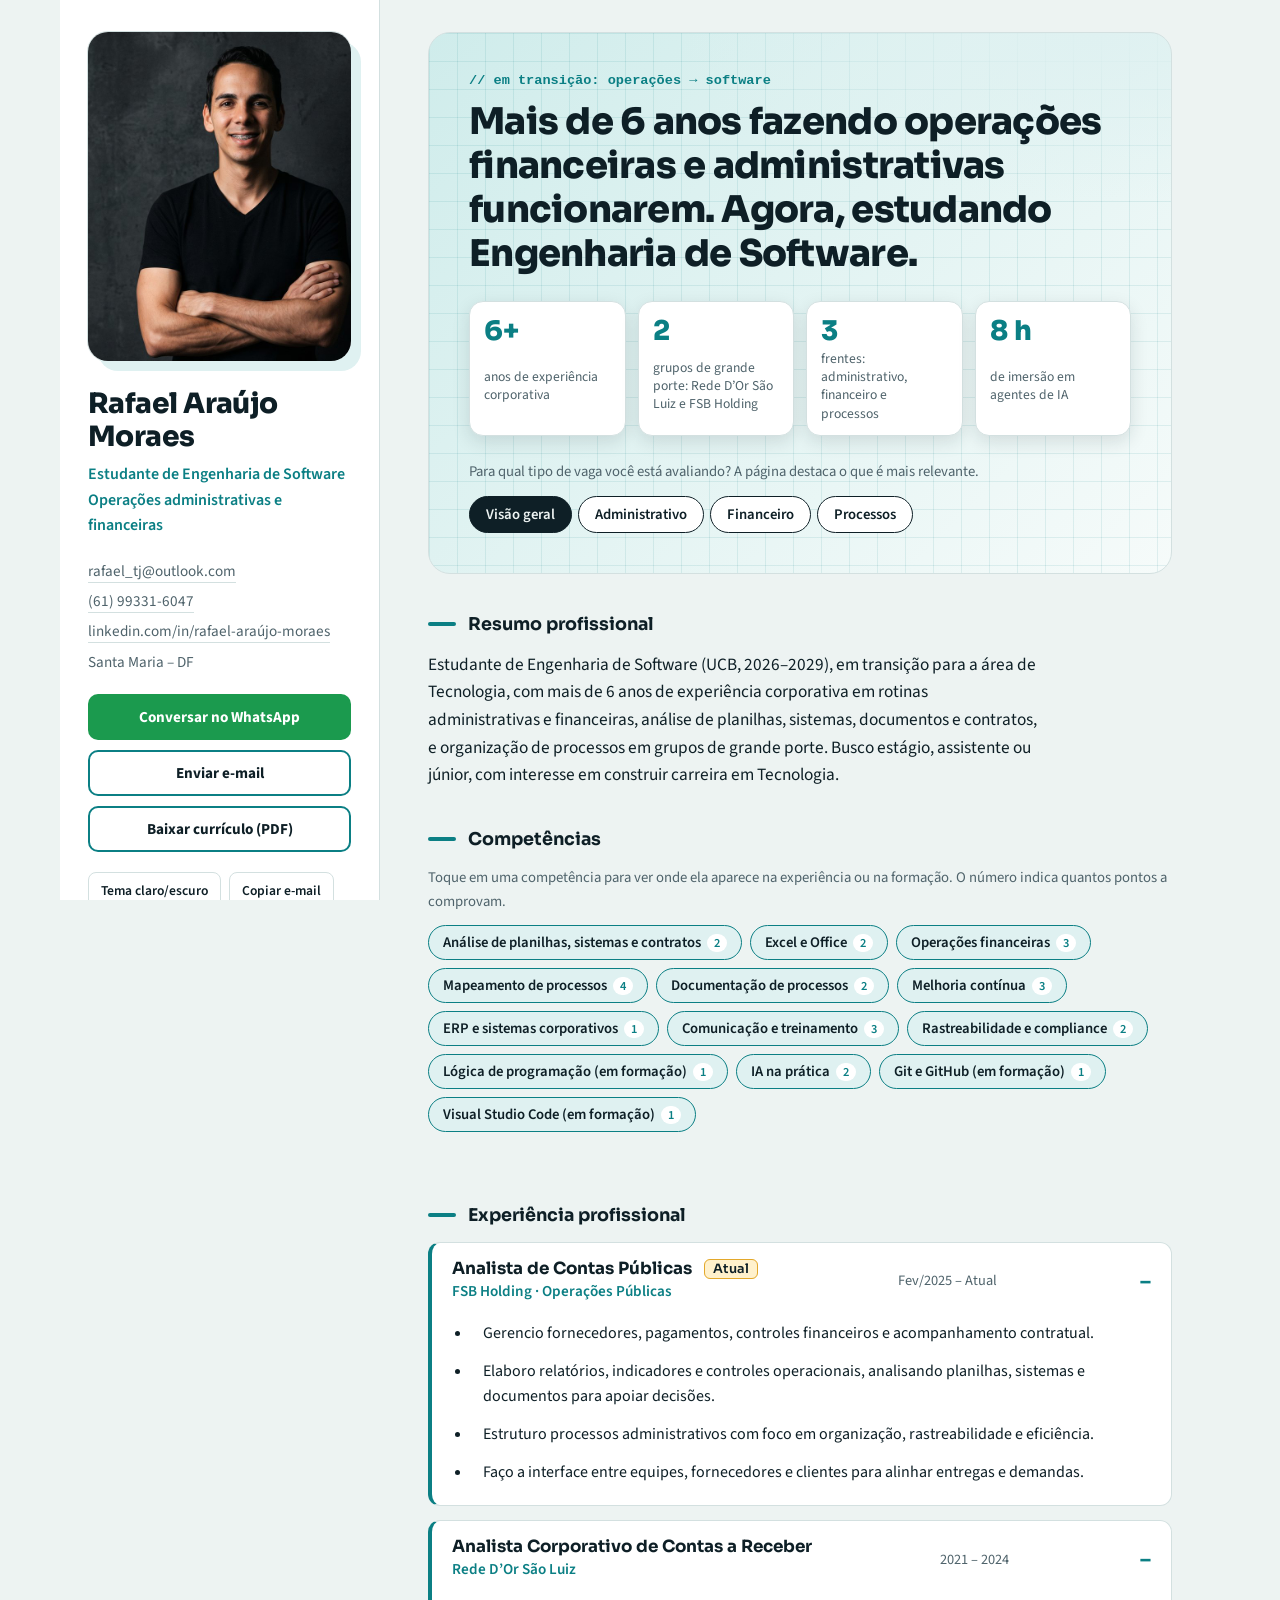
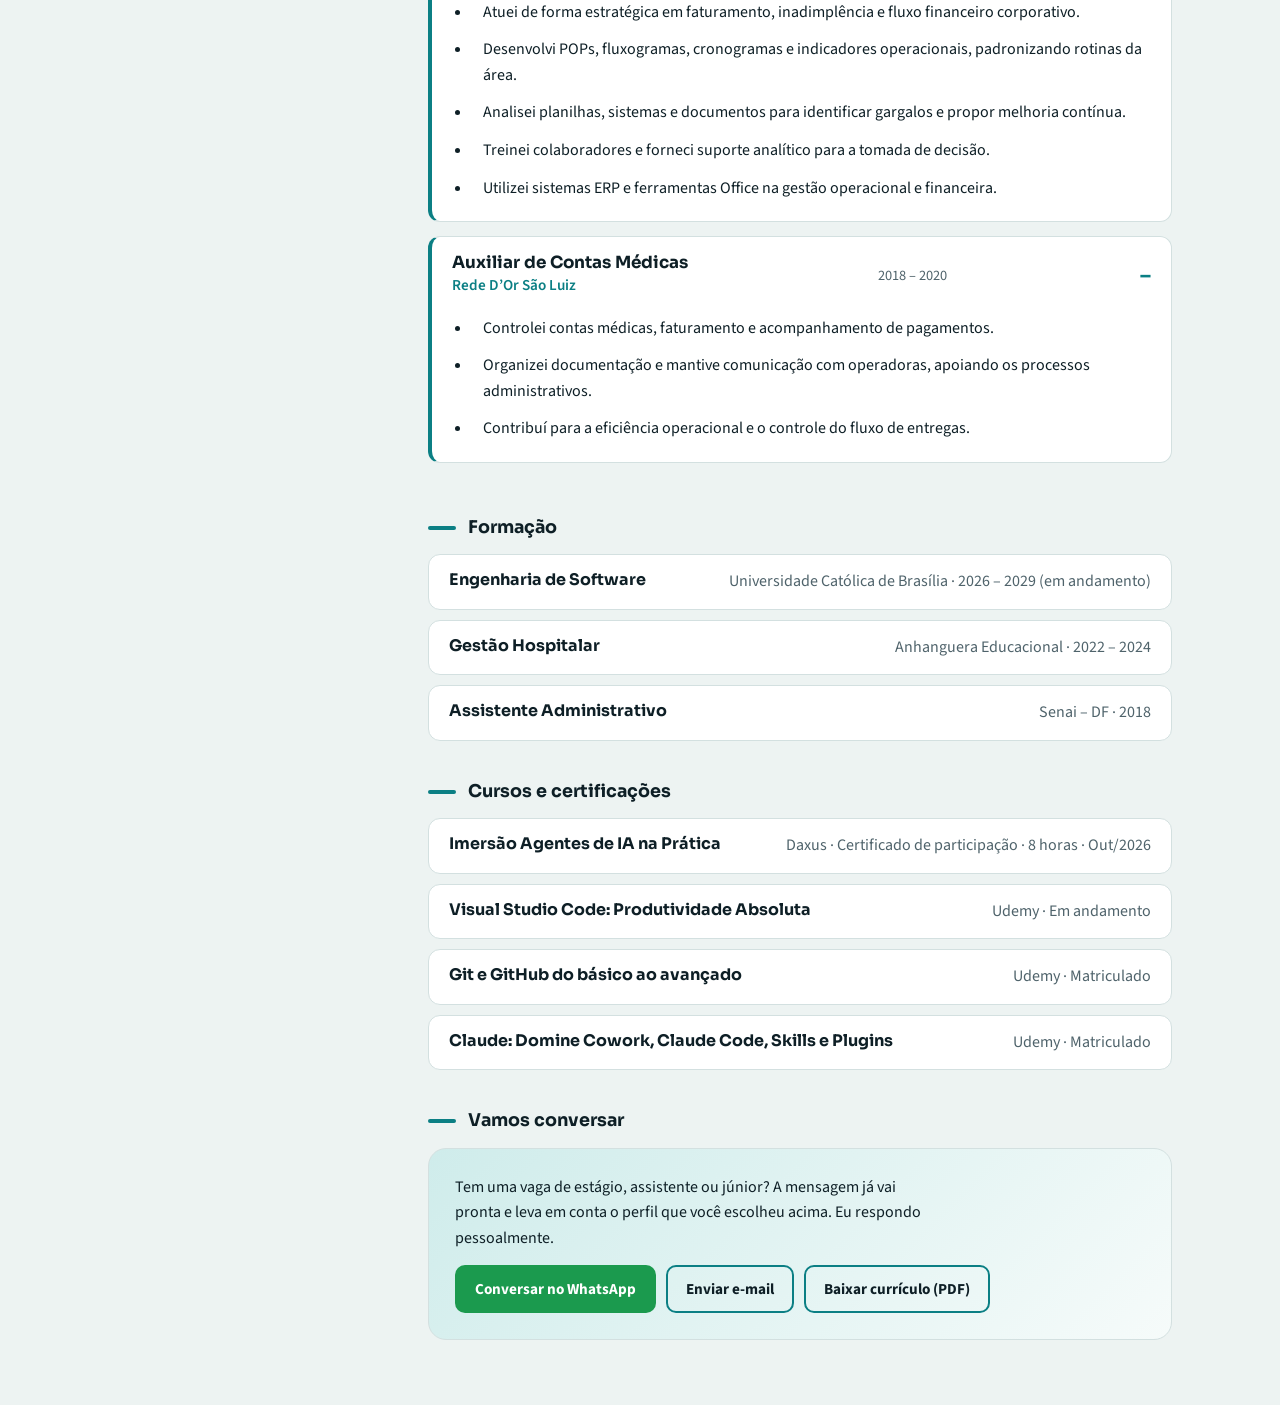
==== commit 24f04c10: "Add files via upload" ====
--- a/index.html
+++ b/index.html
@@ -31,6 +31,7 @@
 <noscript><p style="margin:0;padding:10px 16px;background:#fff1cc;color:#12232b">Ative o JavaScript para usar os filtros. O conteúdo completo está visível abaixo.</p></noscript>
 <div class="wrap">
 <aside>
+  <img class="photo" src="img/rafael.jpg" width="320" height="400" alt="Foto de Rafael Araújo Moraes" fetchpriority="high">
   <div>
     <h1>Rafael Araújo Moraes</h1>
     <p class="role">Estudante de Engenharia de Software<br>Operações administrativas e financeiras</p>
@@ -50,7 +51,15 @@
 </aside>
 
 <main id="conteudo">
-  <section>
+  <section class="hero" aria-label="Apresentação">
+    <p class="eyebrow">// em transição: operações → software</p>
+    <h2>Mais de 6 anos fazendo operações financeiras e administrativas funcionarem. Agora, estudando Engenharia de Software.</h2>
+    <ul class="stats">
+      <li><b>6+</b><span>anos de experiência corporativa</span></li>
+      <li><b>2</b><span>grupos de grande porte: Rede D’Or São Luiz e FSB Holding</span></li>
+      <li><b>3</b><span>frentes: administrativo, financeiro e processos</span></li>
+      <li><b>8 h</b><span>de imersão em agentes de IA</span></li>
+    </ul>
     <p class="hint">Para qual tipo de vaga você está avaliando? A página destaca o que é mais relevante.</p>
     <div class="seg" id="seg">
       <button type="button" aria-pressed="true" data-p="geral">Visão geral</button>
--- a/css/style.css
+++ b/css/style.css
@@ -1,71 +1,81 @@
-:root{--bg:#f2f6f6;--panel:#fff;--ink:#12232b;--mute:#52646c;--line:#d5e0e1;--teal:#0b7f84;--teal-soft:#dff1f1;--hi:#fff1cc;--hi-line:#e3a82b;--side:#0f2a33;--side-ink:#e8f3f3;
-box-sizing:border-box;padding-top:env(safe-area-inset-top,0px);padding-bottom:env(safe-area-inset-bottom,0px)}
-@media (prefers-color-scheme:dark){:root:not([data-theme="light"]){--bg:#0b1519;--panel:#122127;--ink:#e6f0f1;--mute:#9db1b6;--line:#23373e;--teal:#3cc4c4;--teal-soft:#16363a;--hi:#3a3115;--hi-line:#e3a82b;--side:#0a1a20;--side-ink:#e8f3f3}}
-:root[data-theme="dark"]{--bg:#0b1519;--panel:#122127;--ink:#e6f0f1;--mute:#9db1b6;--line:#23373e;--teal:#3cc4c4;--teal-soft:#16363a;--hi:#3a3115;--hi-line:#e3a82b;--side:#0a1a20;--side-ink:#e8f3f3}
+/* Tokens */
+:root{--bg:#edf3f2;--panel:#fff;--ink:#0e1f26;--mute:#4f636b;--line:#d3e0e0;--teal:#0b7f84;--teal-soft:#dff1f1;--hi:#fff1cc;--hi-line:#e3a82b;--side:#fff;--hero1:#cfeceb;--hero2:#f6fbfa;--grid:rgba(11,127,132,.10);--shadow:rgba(14,31,38,.12);box-sizing:border-box;padding-top:env(safe-area-inset-top,0px);padding-bottom:env(safe-area-inset-bottom,0px);color-scheme:light dark}
+@media (prefers-color-scheme:dark){:root:not([data-theme="light"]){--bg:#081317;--panel:#0f1f25;--ink:#e6f0f1;--mute:#9db1b6;--line:#1f343b;--teal:#3cc4c4;--teal-soft:#123438;--hi:#3a3115;--side:#0c1a20;--hero1:#0f3a42;--hero2:#0b1a20;--grid:rgba(60,196,196,.10);--shadow:rgba(0,0,0,.5)}}
+:root[data-theme="dark"]{--bg:#081317;--panel:#0f1f25;--ink:#e6f0f1;--mute:#9db1b6;--line:#1f343b;--teal:#3cc4c4;--teal-soft:#123438;--hi:#3a3115;--side:#0c1a20;--hero1:#0f3a42;--hero2:#0b1a20;--grid:rgba(60,196,196,.10);--shadow:rgba(0,0,0,.5)}
+:root[data-theme="light"]{color-scheme:light}:root[data-theme="dark"]{color-scheme:dark}
 *{box-sizing:border-box}
 html{scroll-padding-top:env(safe-area-inset-top,0px)}
-body{margin:0;background:var(--bg);color:var(--ink);font:400 16px/1.6 "Source Sans 3",system-ui,-apple-system,"Segoe UI",sans-serif}
+body{margin:0;background:var(--bg);color:var(--ink);font:400 16px/1.6 "Source Sans 3",system-ui,-apple-system,"Segoe UI",sans-serif;transition:background .25s,color .25s}
 h1,h2,h3{font-family:Sora,"Segoe UI",system-ui,sans-serif;margin:0;line-height:1.2}
 a{color:inherit}
 :focus-visible{outline:3px solid var(--hi-line);outline-offset:2px}
-.wrap{max-width:1080px;margin:0 auto;display:grid;grid-template-columns:300px 1fr;gap:0;min-height:100vh}
-aside{background:var(--side);color:var(--side-ink);padding:40px 28px;position:sticky;top:0;align-self:start;height:100vh;overflow-y:auto;display:flex;flex-direction:column;gap:22px}
-aside h1{font-size:2.3rem;font-weight:800;letter-spacing:-.02em}
-aside .role{font-size:1rem;color:#9fd8d8;margin-top:10px}
-aside ul{list-style:none;margin:0;padding:0;display:grid;gap:8px;font-size:.95rem}
-aside a{text-decoration:none;border-bottom:1px solid #ffffff33}
-aside a:hover{border-color:#9fd8d8}
+.skip{position:absolute;left:-999px;top:0;background:var(--ink);color:var(--bg);padding:10px 16px;z-index:10}.skip:focus{left:8px;top:8px}
+.wrap{max-width:1160px;margin:0 auto;display:grid;grid-template-columns:320px 1fr;min-height:100vh}
+/* Perfil (lateral) */
+aside{background:var(--side);color:var(--ink);border-right:1px solid var(--line);padding:32px 28px;position:sticky;top:0;align-self:start;height:100vh;overflow-y:auto;display:flex;flex-direction:column;gap:20px;transition:background .25s}
+.photo{width:100%;max-width:264px;aspect-ratio:4/5;object-fit:cover;border-radius:20px;box-shadow:10px 10px 0 var(--teal-soft),0 0 0 1px var(--line);margin:0 0 6px}
+aside h1{font-size:1.75rem;font-weight:800;letter-spacing:-.02em}
+aside .role{color:var(--teal);font-weight:600;margin:8px 0 0}
+aside ul{list-style:none;margin:0;padding:0;display:grid;gap:6px;font-size:.95rem;color:var(--mute)}
+aside ul a{text-decoration:none;border-bottom:1px solid var(--line)}aside ul a:hover{border-color:var(--teal);color:var(--ink)}
 .tools{margin-top:auto;display:flex;gap:8px;flex-wrap:wrap}
-.btn{font:600 .85rem "Source Sans 3",sans-serif;background:transparent;color:var(--side-ink);border:1px solid #ffffff55;border-radius:8px;padding:8px 12px;cursor:pointer}
-.btn:hover{background:#ffffff18}
-main{padding:40px clamp(20px,4vw,48px) 64px;display:grid;gap:36px;align-content:start}
-section>h2{font-size:1.15rem;font-weight:700;color:var(--teal);margin-bottom:14px;padding-bottom:8px;border-bottom:2px solid var(--teal)}
+.btn{font:600 .85rem "Source Sans 3",sans-serif;background:transparent;color:var(--ink);border:1px solid var(--line);border-radius:8px;padding:8px 12px;cursor:pointer}
+.btn:hover{border-color:var(--teal);background:var(--teal-soft)}
+.cta{display:flex;gap:10px;flex-wrap:wrap}
+.cta a{display:inline-flex;align-items:center;justify-content:center;font:700 .95rem "Source Sans 3",sans-serif;text-decoration:none;border-radius:10px;padding:11px 18px;border:2px solid transparent;transition:transform .15s,filter .15s}
+.cta a:hover{transform:translateY(-2px);filter:brightness(1.08)}
+.cta .wa{background:#1b9a4e;color:#fff}
+.cta .ml{border-color:var(--teal);color:var(--ink)}
+aside .cta a{flex:1 1 100%;padding:10px 14px}
+/* Conteúdo */
+main{padding:32px clamp(18px,4vw,48px) 64px;display:grid;gap:40px;align-content:start;min-width:0}
+section>h2{font-size:1.1rem;font-weight:700;margin-bottom:16px;display:flex;align-items:center;gap:12px}
+section>h2::before{content:"";width:28px;height:4px;border-radius:2px;background:var(--teal)}
+.hero{position:relative;overflow:hidden;border-radius:22px;padding:clamp(22px,4vw,40px);border:1px solid var(--line);background:radial-gradient(600px 240px at 90% 0,var(--teal-soft),transparent 70%),linear-gradient(var(--grid) 1px,transparent 1px) 0 0/28px 28px,linear-gradient(90deg,var(--grid) 1px,transparent 1px) 0 0/28px 28px,linear-gradient(135deg,var(--hero1),var(--hero2))}
+.eyebrow{font:600 .85rem ui-monospace,SFMono-Regular,Menlo,Consolas,monospace;color:var(--teal);margin:0 0 12px}
+.hero h2{font-size:clamp(1.5rem,3.2vw,2.3rem);font-weight:800;letter-spacing:-.02em;max-width:24ch;margin:0 0 24px;display:block}
+.hero h2::before{display:none}
+.stats{list-style:none;margin:0 0 24px;padding:0;display:grid;grid-template-columns:repeat(4,1fr);gap:12px}
+.stats li{background:var(--panel);border:1px solid var(--line);border-radius:14px;padding:12px 14px;display:grid;gap:2px;box-shadow:0 6px 18px var(--shadow)}
+.stats b{font:800 1.7rem Sora,sans-serif;color:var(--teal)}
+.stats span{font-size:.85rem;color:var(--mute);line-height:1.35}
 .lead{font-size:1.08rem;max-width:68ch;margin:0}
 .hint{color:var(--mute);font-size:.92rem;margin:0 0 12px}
+.seg{display:flex;flex-wrap:wrap;gap:6px}
+.seg button{font:600 .92rem "Source Sans 3",sans-serif;border:1.5px solid var(--ink);background:var(--panel);color:var(--ink);border-radius:999px;padding:7px 16px;cursor:pointer;transition:background .15s,color .15s}
+.seg button[aria-pressed="true"]{background:var(--ink);color:var(--bg)}
 .chips{display:flex;flex-wrap:wrap;gap:8px}
-.chip{font:600 .92rem "Source Sans 3",sans-serif;border:1.5px solid var(--teal);background:var(--teal-soft);color:var(--ink);border-radius:999px;padding:6px 14px;cursor:pointer;transition:background .15s,color .15s}
-.chip[aria-pressed="true"]{background:var(--teal);color:#fff}
-.chip.plain{cursor:default;border-style:dashed;background:transparent;color:var(--mute)}
+.chip{font:600 .92rem "Source Sans 3",sans-serif;border:1.5px solid var(--teal);background:var(--teal-soft);color:var(--ink);border-radius:999px;padding:6px 14px;cursor:pointer;transition:background .15s,color .15s,transform .15s}
+.chip:hover{transform:translateY(-1px)}
+.chip[aria-pressed="true"]{background:var(--teal);color:var(--bg)}
+.n{background:var(--panel);color:var(--teal);border-radius:999px;padding:0 7px;margin-left:6px;font-size:.78rem}
 .clear{margin-left:4px;font:600 .88rem "Source Sans 3",sans-serif;background:none;border:0;color:var(--teal);text-decoration:underline;cursor:pointer;visibility:hidden}
 .filtering .clear{visibility:visible}
 #status{margin:12px 0 0;color:var(--mute);font-size:.92rem;min-height:1.4em}
-details{background:var(--panel);border:1px solid var(--line);border-radius:12px;margin-bottom:14px}
+details{background:var(--panel);border:1px solid var(--line);border-left:4px solid var(--teal);border-radius:12px;margin-bottom:14px}
 summary{list-style:none;cursor:pointer;padding:16px 20px;display:flex;justify-content:space-between;gap:16px;align-items:center}
 summary::-webkit-details-marker{display:none}
-summary h3{font-size:1.05rem;font-weight:700}
-summary .org{color:var(--teal);font-weight:600;font-size:.95rem}
+summary h3{font-size:1.05rem;font-weight:700;display:block}
+.sm,.org{display:block}.org{color:var(--teal);font-weight:600;font-size:.95rem}
 summary .date{color:var(--mute);font-size:.9rem;white-space:nowrap}
 summary::after{content:"+";font:700 1.3rem Sora,sans-serif;color:var(--teal);margin-left:4px}
 details[open] summary::after{content:"–"}
 details ul{margin:0;padding:0 20px 18px 40px;display:grid;gap:8px}
 #exp li{padding:2px 8px;border-radius:6px;border-left:3px solid transparent;transition:opacity .2s,background .2s}
 .filtering #exp li{opacity:.4}
-.filtering #exp li.match{opacity:1;background:var(--hi);border-left-color:var(--hi-line)}
+.filtering #exp li.match{opacity:1;background:var(--hi);border-left-color:var(--hi-line);color:var(--ink)}
+:root[data-theme="dark"] .filtering #exp li.match{color:#fff}
 .edu{display:grid;gap:10px}
-.edu div{transition:opacity .2s,background .2s}
+.edu div{background:var(--panel);border:1px solid var(--line);border-radius:12px;padding:14px 20px;display:flex;justify-content:space-between;gap:12px;flex-wrap:wrap;transition:opacity .2s,background .2s}
+.edu b{font:700 1rem Sora,sans-serif}.edu span{color:var(--mute)}
 .filtering .edu div{opacity:.4}
 .filtering .edu div.match{opacity:1;background:var(--hi);border-color:var(--hi-line)}
-.edu div{background:var(--panel);border:1px solid var(--line);border-radius:12px;padding:14px 20px;display:flex;justify-content:space-between;gap:12px;flex-wrap:wrap}
-.edu b{font-family:Sora,sans-serif;font-weight:700;font-size:1rem}
-.edu span{color:var(--mute)}
-.now{font-size:.8rem;font-weight:600;background:var(--hi);border:1px solid var(--hi-line);border-radius:6px;padding:1px 8px;margin-left:8px;vertical-align:middle}
-.seg{display:flex;flex-wrap:wrap;gap:6px}
-.seg button{font:600 .92rem "Source Sans 3",sans-serif;border:1.5px solid var(--ink);background:transparent;color:var(--ink);border-radius:8px;padding:7px 14px;cursor:pointer}
-.seg button[aria-pressed="true"]{background:var(--ink);color:var(--bg)}
-.n{background:var(--panel);color:var(--teal);border-radius:999px;padding:0 7px;margin-left:6px;font-size:.78rem}
-.cta{display:flex;gap:10px;flex-wrap:wrap}
-.cta a{display:inline-flex;align-items:center;justify-content:center;gap:8px;font:700 .95rem "Source Sans 3",sans-serif;text-decoration:none;border-radius:10px;padding:11px 18px;border:2px solid transparent}
-.cta .wa{background:#1fa855;color:#fff}
-.cta .ml{background:transparent;color:inherit;border-color:currentColor}
-.cta a:hover{filter:brightness(1.1)}
-aside .cta a{flex:1 1 100%;padding:10px 14px}
-aside .cta .ml{color:var(--side-ink);border-color:#ffffff66}
-.contact{background:var(--panel);border:1px solid var(--line);border-radius:12px;padding:22px 24px;display:grid;gap:14px}
+.now{font-size:.8rem;font-weight:600;background:var(--hi);color:var(--ink);border:1px solid var(--hi-line);border-radius:6px;padding:1px 8px;margin-left:8px;vertical-align:middle}
+.contact{background:linear-gradient(135deg,var(--hero1),var(--hero2));border:1px solid var(--line);border-radius:18px;padding:26px;display:grid;gap:14px}
 .contact p{margin:0;max-width:60ch}
-@media (max-width:820px){.wrap{grid-template-columns:1fr}aside{position:static;height:auto}.tools{margin-top:0}summary{flex-direction:column;align-items:flex-start;gap:4px}summary::after{display:none}}
-@media (prefers-reduced-motion:reduce){*{transition:none!important}}
-@media print{:root:root:root{--bg:#fff;--panel:#fff;--ink:#12232b;--mute:#52646c;--line:#d5e0e1;--teal:#0b7f84;--teal-soft:#dff1f1;--hi:#fff1cc}.cta,.contact,.seg,aside .tools,.clear,.hint,#status{display:none}body{background:#fff}.wrap{display:block}aside{position:static;height:auto;background:#fff;color:#000;padding:0 0 12px}aside .role{color:#0b7f84}aside a{border:0}details{break-inside:avoid}li{opacity:1!important;background:none!important;border:0!important}details>*{display:block}}
-.skip{position:absolute;left:-999px;top:0;background:var(--ink);color:var(--bg);padding:10px 16px;z-index:10}
-.skip:focus{left:8px;top:8px}
-.sm{display:block}.org{display:block}
-summary h3{display:block}
+@keyframes up{from{opacity:0;transform:translateY(10px)}}
+.hero>*{animation:up .5s both}.hero>:nth-child(2){animation-delay:.08s}.hero>:nth-child(3){animation-delay:.16s}.hero>:nth-child(4){animation-delay:.24s}
+@media (max-width:900px){.stats{grid-template-columns:repeat(2,1fr)}}
+@media (max-width:820px){.wrap{grid-template-columns:1fr}aside{position:static;height:auto;border-right:0;border-bottom:1px solid var(--line)}.photo{max-width:200px}.tools{margin-top:0}summary{flex-direction:column;align-items:flex-start;gap:4px}summary::after{display:none}}
+@media (prefers-reduced-motion:reduce){*{transition:none!important;animation:none!important}}
+@media print{:root:root:root{--bg:#fff;--panel:#fff;--ink:#12232b;--mute:#52646c;--line:#d5e0e1;--teal:#0b7f84;--teal-soft:#dff1f1;--hi:#fff1cc;--side:#fff}.hero,.cta,.contact,.seg,.tools,.clear,.hint,#status{display:none}body{background:#fff}.wrap{display:block}aside{position:static;height:auto;border:0;padding:0 0 12px}.photo{display:none}details{break-inside:avoid}#exp li{opacity:1!important;background:none!important;border:0!important}details>*{display:block}}
